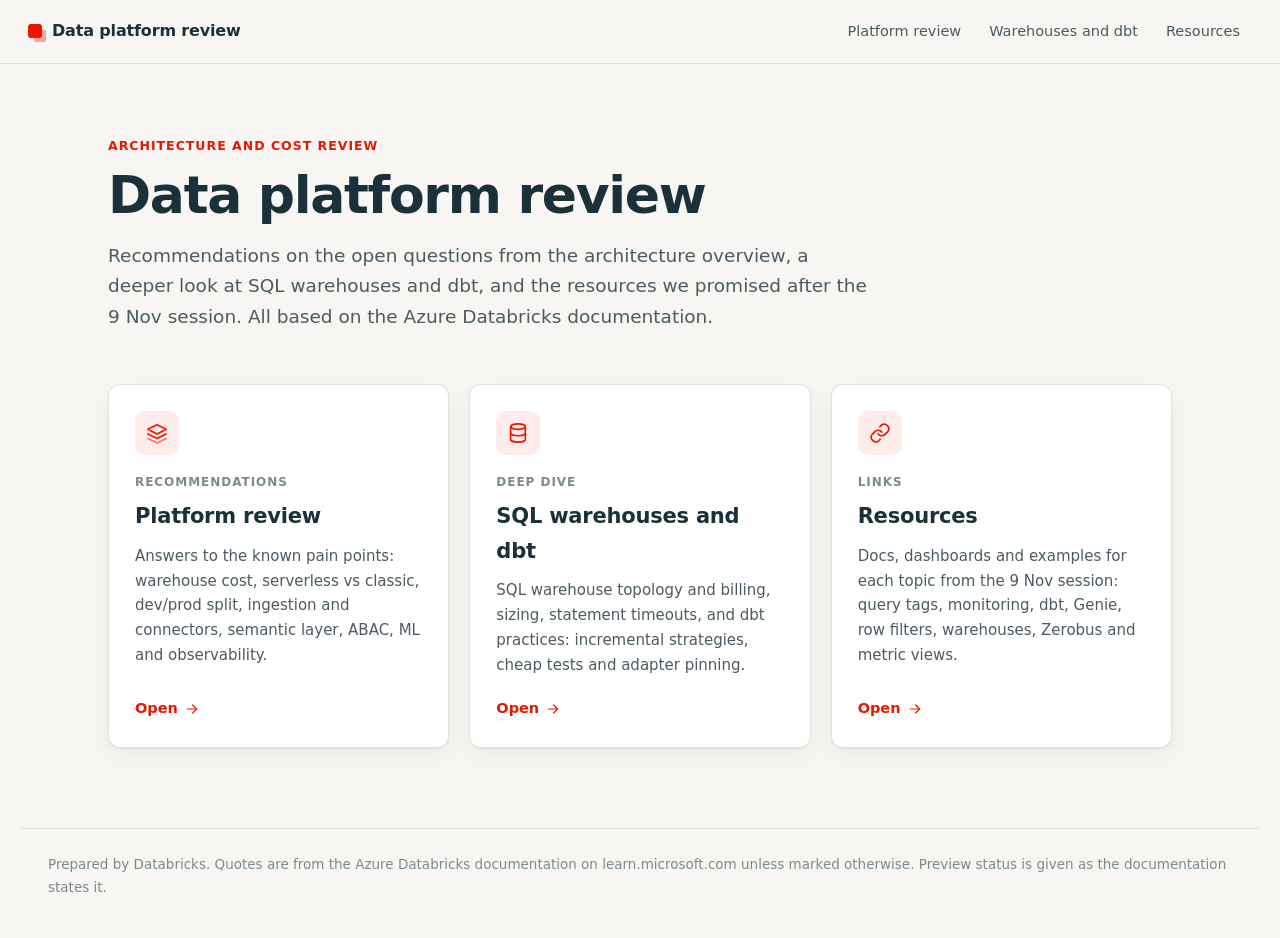
==== docs/index.html @ d20a30e3 "Publish data platform review pages Co-authored-by: Isaac <no-reply@databricks.com>" ====
<!doctype html>
<html lang="en">
<head>
<meta charset="utf-8">
<meta name="viewport" content="width=device-width, initial-scale=1">
<meta name="robots" content="noindex, nofollow">
<title>Data platform review</title>
<link rel="stylesheet" href="style.css">
</head>
<body class="home">
<header class="top">
  <a class="brand" href="index.html"><span class="mark"></span>Data platform review</a>
  <nav class="tabs"><a href="platform-review.html" class="">Platform review</a><a href="warehouse-dbt.html" class="">Warehouses and dbt</a><a href="resources.html" class="">Resources</a></nav>
</header>
<main class="landing">
  <section class="hero">
    <div class="kicker">Architecture and cost review</div>
    <h1>Data platform review</h1>
    <p class="lede">Recommendations on the open questions from the architecture overview, a deeper look at SQL
    warehouses and dbt, and the resources we promised after the 9 Nov session. All based on the Azure Databricks
    documentation.</p>
  </section>
  <section class="cards">
    <a class="card" href="platform-review.html">
      <div class="card-ic"><svg class="ic" viewBox="0 0 24 24" fill="none" stroke="currentColor" stroke-width="1.8" stroke-linecap="round" stroke-linejoin="round" aria-hidden="true"><path d="M12 3 2 8l10 5 10-5-10-5Z"/><path d="m2 13 10 5 10-5"/><path d="m2 18 10 5 10-5" opacity=".55"/></svg></div>
      <div class="card-kicker">Recommendations</div>
      <h2>Platform review</h2>
      <p>Answers to the known pain points: warehouse cost, serverless vs classic, dev/prod split, ingestion and connectors, semantic layer, ABAC, ML and observability.</p>
      <span class="card-go">Open <svg class="ic sm" viewBox="0 0 24 24" fill="none" stroke="currentColor" stroke-width="1.8" stroke-linecap="round" stroke-linejoin="round" aria-hidden="true"><path d="M5 12h14"/><path d="m13 6 6 6-6 6"/></svg></span>
    </a>
    <a class="card" href="warehouse-dbt.html">
      <div class="card-ic"><svg class="ic" viewBox="0 0 24 24" fill="none" stroke="currentColor" stroke-width="1.8" stroke-linecap="round" stroke-linejoin="round" aria-hidden="true"><ellipse cx="12" cy="5" rx="8" ry="3"/><path d="M4 5v14c0 1.7 3.6 3 8 3s8-1.3 8-3V5"/><path d="M4 12c0 1.7 3.6 3 8 3s8-1.3 8-3"/></svg></div>
      <div class="card-kicker">Deep dive</div>
      <h2>SQL warehouses and dbt</h2>
      <p>SQL warehouse topology and billing, sizing, statement timeouts, and dbt practices: incremental strategies, cheap tests and adapter pinning.</p>
      <span class="card-go">Open <svg class="ic sm" viewBox="0 0 24 24" fill="none" stroke="currentColor" stroke-width="1.8" stroke-linecap="round" stroke-linejoin="round" aria-hidden="true"><path d="M5 12h14"/><path d="m13 6 6 6-6 6"/></svg></span>
    </a>
    <a class="card" href="resources.html">
      <div class="card-ic"><svg class="ic" viewBox="0 0 24 24" fill="none" stroke="currentColor" stroke-width="1.8" stroke-linecap="round" stroke-linejoin="round" aria-hidden="true"><path d="M10 13a5 5 0 0 0 7.5.5l3-3a5 5 0 0 0-7-7l-1.7 1.7"/><path d="M14 11a5 5 0 0 0-7.5-.5l-3 3a5 5 0 0 0 7 7l1.7-1.7"/></svg></div>
      <div class="card-kicker">Links</div>
      <h2>Resources</h2>
      <p>Docs, dashboards and examples for each topic from the 9 Nov session: query tags, monitoring, dbt, Genie, row filters, warehouses, Zerobus and metric views.</p>
      <span class="card-go">Open <svg class="ic sm" viewBox="0 0 24 24" fill="none" stroke="currentColor" stroke-width="1.8" stroke-linecap="round" stroke-linejoin="round" aria-hidden="true"><path d="M5 12h14"/><path d="m13 6 6 6-6 6"/></svg></span>
    </a>
  </section>
</main>
<footer class="foot">Prepared by Databricks. Quotes are from the Azure Databricks documentation on learn.microsoft.com
unless marked otherwise. Preview status is given as the documentation states it.</footer>
</body>
</html>
---- docs/style.css ----
:root {
  --bg: #f7f6f3;
  --surface: #ffffff;
  --ink: #1b3139;
  --ink-2: #4a5b62;
  --ink-3: #7b8a90;
  --line: #e4e1da;
  --accent: #eb1600;
  --accent-soft: #fdece9;
  --code-bg: #f1efea;
  --quote-bg: #fbfaf8;
  --shadow: 0 1px 2px rgba(27, 49, 57, .06), 0 8px 24px rgba(27, 49, 57, .06);
  --radius: 12px;
  --sans: "Inter", ui-sans-serif, system-ui, -apple-system, "Segoe UI", Roboto, "Helvetica Neue", Arial, sans-serif;
  --mono: ui-monospace, "SF Mono", "JetBrains Mono", Menlo, Consolas, monospace;
}

@media (prefers-color-scheme: dark) {
  :root {
    --bg: #0f1a1e;
    --surface: #152328;
    --ink: #e8eef0;
    --ink-2: #b4c2c7;
    --ink-3: #849499;
    --line: #26383e;
    --accent: #ff5f46;
    --accent-soft: #2a1d1b;
    --code-bg: #1c2d33;
    --quote-bg: #182a30;
    --shadow: 0 1px 2px rgba(0, 0, 0, .3), 0 8px 24px rgba(0, 0, 0, .25);
  }
}

* { box-sizing: border-box; }
html { scroll-behavior: smooth; scroll-padding-top: 84px; }
body {
  margin: 0;
  background: var(--bg);
  color: var(--ink);
  font: 16px/1.65 var(--sans);
  -webkit-font-smoothing: antialiased;
}

a { color: var(--accent); text-decoration-thickness: 1px; text-underline-offset: 3px; }
a:hover { text-decoration-thickness: 2px; }

.ic { width: 22px; height: 22px; flex: none; }
.ic.sm { width: 16px; height: 16px; }

/* Top bar */
.top {
  position: sticky; top: 0; z-index: 10;
  display: flex; align-items: center; gap: 24px;
  height: 64px; padding: 0 28px;
  background: color-mix(in srgb, var(--bg) 86%, transparent);
  backdrop-filter: saturate(1.4) blur(10px);
  border-bottom: 1px solid var(--line);
}
.brand {
  display: flex; align-items: center; gap: 10px;
  font-weight: 650; letter-spacing: -.01em; color: var(--ink); text-decoration: none; white-space: nowrap;
}
.mark {
  width: 14px; height: 14px; border-radius: 3px; background: var(--accent);
  box-shadow: 5px 5px 0 -1px color-mix(in srgb, var(--accent) 35%, transparent);
}
.tabs { display: flex; gap: 4px; margin-left: auto; overflow-x: auto; }
.tabs a {
  padding: 7px 12px; border-radius: 8px; white-space: nowrap;
  color: var(--ink-2); text-decoration: none; font-size: 14.5px; font-weight: 500;
}
.tabs a:hover { background: var(--surface); color: var(--ink); }
.tabs a.on { background: var(--surface); color: var(--ink); box-shadow: inset 0 0 0 1px var(--line); }

.kicker {
  font-size: 12.5px; font-weight: 650; letter-spacing: .08em; text-transform: uppercase; color: var(--accent);
}

/* Landing */
.landing { max-width: 1120px; margin: 0 auto; padding: 72px 28px 40px; }
.hero { max-width: 760px; }
.hero h1 { font-size: clamp(34px, 5vw, 52px); line-height: 1.08; letter-spacing: -.025em; margin: 10px 0 18px; }
.lede { font-size: 18.5px; color: var(--ink-2); margin: 0; }
.cards { display: grid; grid-template-columns: repeat(auto-fit, minmax(290px, 1fr)); gap: 20px; margin-top: 52px; }
.card {
  display: flex; flex-direction: column; gap: 6px;
  padding: 26px; border-radius: var(--radius);
  background: var(--surface); border: 1px solid var(--line); box-shadow: var(--shadow);
  color: var(--ink); text-decoration: none;
  transition: transform .18s ease, border-color .18s ease;
}
.card:hover { transform: translateY(-3px); border-color: color-mix(in srgb, var(--accent) 45%, var(--line)); }
.card-ic {
  display: grid; place-items: center; width: 44px; height: 44px; margin-bottom: 12px;
  border-radius: 10px; background: var(--accent-soft); color: var(--accent);
}
.card-kicker { font-size: 12px; font-weight: 650; letter-spacing: .08em; text-transform: uppercase; color: var(--ink-3); }
.card h2 { margin: 0; font-size: 21px; letter-spacing: -.01em; }
.card p { margin: 4px 0 14px; color: var(--ink-2); font-size: 15px; }
.card-go { margin-top: auto; display: inline-flex; align-items: center; gap: 6px; color: var(--accent); font-weight: 600; font-size: 14.5px; }

/* Document pages */
.layout {
  display: grid; grid-template-columns: 280px minmax(0, 1fr);
  gap: 48px; max-width: 1240px; margin: 0 auto; padding: 0 28px;
}
.side { border-right: 1px solid var(--line); }
.side-inner { position: sticky; top: 64px; max-height: calc(100vh - 64px); overflow-y: auto; padding: 36px 20px 36px 0; }
.side-label { font-size: 12px; font-weight: 650; letter-spacing: .08em; text-transform: uppercase; color: var(--ink-3); margin-bottom: 12px; }
.toc { list-style: none; margin: 0; padding: 0; }
.toc li a {
  display: block; padding: 6px 10px; border-radius: 6px; border-left: 2px solid transparent;
  color: var(--ink-2); text-decoration: none; font-size: 14px; line-height: 1.4;
}
.toc li a:hover { background: var(--surface); color: var(--ink); }
.toc li.sub a { padding-left: 24px; font-size: 13.5px; color: var(--ink-3); }

.doc { max-width: 860px; padding: 44px 0 40px; min-width: 0; }
.doc h1 { font-size: clamp(30px, 4vw, 40px); line-height: 1.15; letter-spacing: -.02em; margin: 8px 0 22px; }
.doc h2 {
  font-size: 25px; line-height: 1.25; letter-spacing: -.015em;
  margin: 56px 0 14px; padding-top: 22px; border-top: 1px solid var(--line);
}
.doc h3 { font-size: 19px; margin: 34px 0 10px; letter-spacing: -.01em; }
.doc p, .doc li { color: var(--ink); }
.doc > p:first-of-type { font-size: 17.5px; color: var(--ink-2); }
.doc hr { border: 0; height: 1px; background: var(--line); margin: 36px 0; }
.doc ul, .doc ol { padding-left: 22px; }
.doc li { margin: 6px 0; }
.doc li::marker { color: var(--ink-3); }
.doc strong { font-weight: 650; }

.doc code {
  font: .88em/1.4 var(--mono); background: var(--code-bg); padding: .12em .4em; border-radius: 5px;
}
.doc pre {
  background: var(--code-bg); border: 1px solid var(--line); border-radius: 10px;
  padding: 14px 16px; overflow-x: auto; margin: 12px 0;
}
.doc pre code { background: none; padding: 0; font-size: 13.5px; line-height: 1.55; white-space: pre-wrap; overflow-wrap: anywhere; }

.doc blockquote {
  margin: 14px 0; padding: 12px 18px;
  background: var(--quote-bg); border: 1px solid var(--line); border-left: 3px solid var(--accent);
  border-radius: 0 10px 10px 0; color: var(--ink-2); font-size: 15px;
}
.doc blockquote p { margin: 6px 0; color: var(--ink-2); }

.table-wrap {
  overflow-x: auto; margin: 16px 0 20px;
  border: 1px solid var(--line); border-radius: 10px; background: var(--surface);
}
.doc table { border-collapse: collapse; width: 100%; font-size: 14.5px; }
.doc th, .doc td { text-align: left; vertical-align: top; padding: 10px 14px; border-bottom: 1px solid var(--line); }
.doc th { font-weight: 650; background: var(--code-bg); white-space: nowrap; }
.doc tr:last-child td { border-bottom: 0; }
.doc td strong:only-child { color: var(--accent); font-size: 12.5px; letter-spacing: .06em; text-transform: uppercase; }

.doc a[target="_blank"]::after {
  content: ""; display: inline-block; width: .7em; height: .7em; margin-left: .2em;
  background: currentColor; opacity: .6;
  -webkit-mask: url("data:image/svg+xml,%3Csvg xmlns='http://www.w3.org/2000/svg' viewBox='0 0 24 24' fill='none' stroke='black' stroke-width='2.4' stroke-linecap='round' stroke-linejoin='round'%3E%3Cpath d='M14 4h6v6'/%3E%3Cpath d='M10 14 20 4'/%3E%3Cpath d='M19 14v5a1 1 0 0 1-1 1H5a1 1 0 0 1-1-1V6a1 1 0 0 1 1-1h5'/%3E%3C/svg%3E") center / contain no-repeat;
          mask: url("data:image/svg+xml,%3Csvg xmlns='http://www.w3.org/2000/svg' viewBox='0 0 24 24' fill='none' stroke='black' stroke-width='2.4' stroke-linecap='round' stroke-linejoin='round'%3E%3Cpath d='M14 4h6v6'/%3E%3Cpath d='M10 14 20 4'/%3E%3Cpath d='M19 14v5a1 1 0 0 1-1 1H5a1 1 0 0 1-1-1V6a1 1 0 0 1 1-1h5'/%3E%3C/svg%3E") center / contain no-repeat;
}

.foot {
  max-width: 1240px; margin: 40px auto 0; padding: 24px 28px 40px;
  border-top: 1px solid var(--line); color: var(--ink-3); font-size: 13.5px;
}

@media (max-width: 900px) {
  .layout { grid-template-columns: 1fr; gap: 0; }
  .side { border-right: 0; border-bottom: 1px solid var(--line); }
  .side-inner { position: static; max-height: none; padding: 20px 0; }
  .top { gap: 12px; padding: 0 16px; }
  .brand { font-size: 15px; }
  .landing { padding-top: 48px; }
}

@media print {
  .top, .side { display: none; }
  .layout { display: block; }
  .doc a[target="_blank"]::after { display: none; }
}
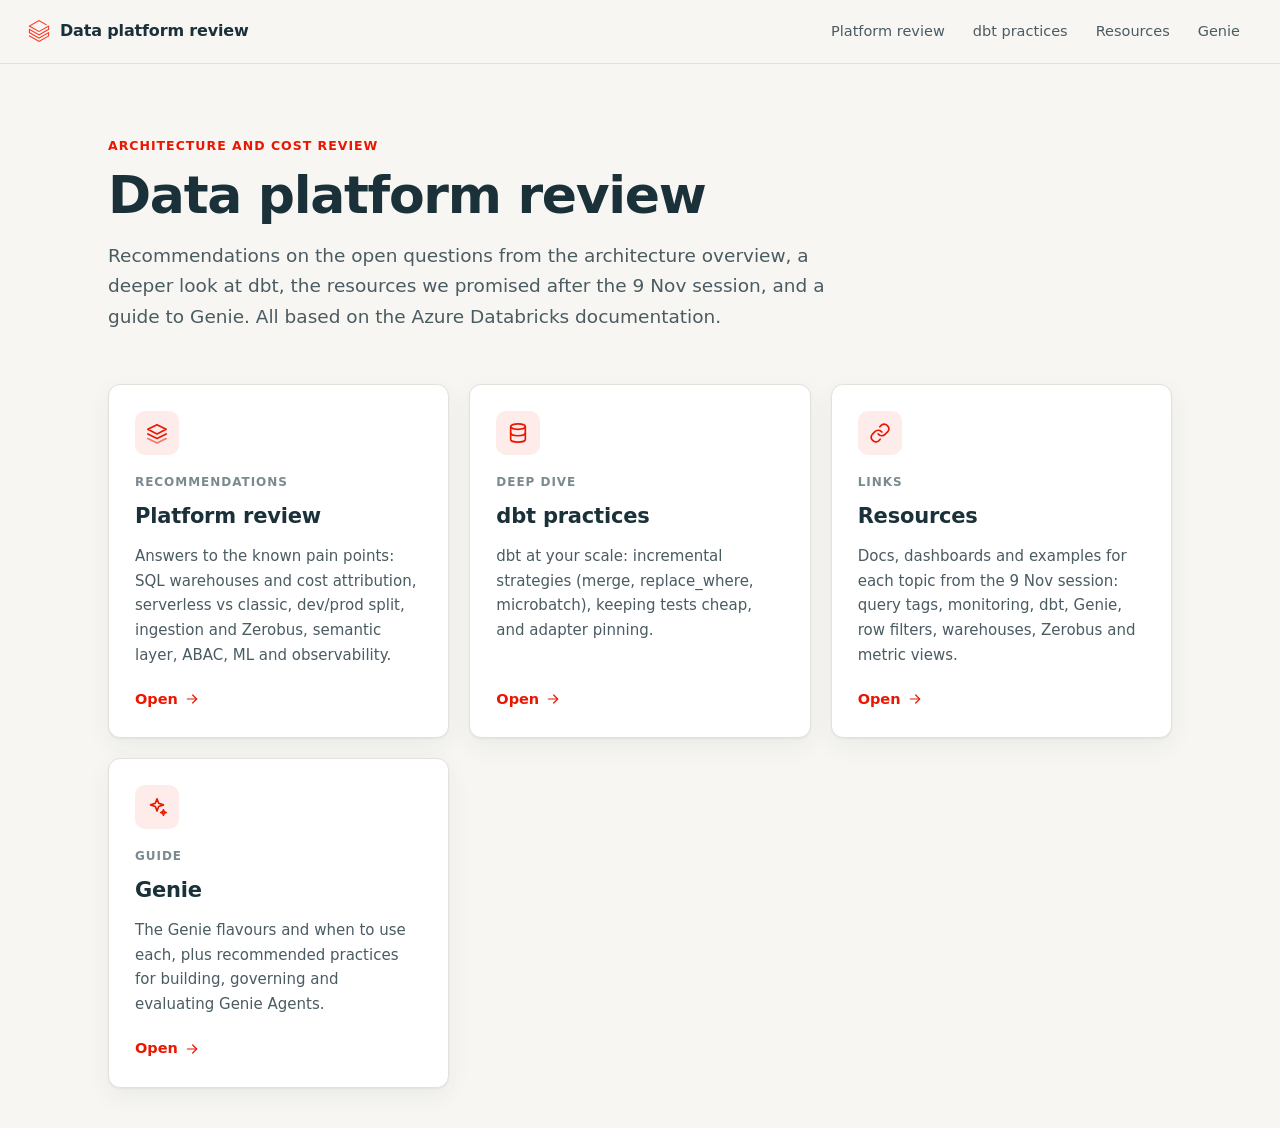
==== commit 41e42823: "Genie tab with semantic layer; update SQL warehouse, dbt CLI, cost attribution and Zerobus sections" ====
--- a/docs/index.html
+++ b/docs/index.html
@@ -9,15 +9,15 @@
 </head>
 <body class="home">
 <header class="top">
-  <a class="brand" href="index.html"><span class="mark"></span>Data platform review</a>
-  <nav class="tabs"><a href="platform-review.html" class="">Platform review</a><a href="warehouse-dbt.html" class="">Warehouses and dbt</a><a href="resources.html" class="">Resources</a></nav>
+  <a class="brand" href="index.html"><svg class="mark" viewBox="0 0 24 24" role="img" aria-label="Databricks"><path fill="#FF3621" d="M.95 14.184L12 20.403l9.919-5.55v2.21L12 22.662l-10.484-5.96-.565.308v.77L12 24l11.05-6.218v-4.317l-.515-.309L12 19.118l-9.867-5.653v-2.21L12 16.805l11.05-6.218V6.32l-.565-.308L12 11.974 2.647 6.681 12 1.388l7.76 4.368.668-.411v-.566L12 0 .95 6.27v.72L12 13.207l9.919-5.55v2.26L12 15.52 1.516 9.56l-.565.308Z"/></svg>Data platform review</a>
+  <nav class="tabs"><a href="platform-review.html" class="">Platform review</a><a href="warehouse-dbt.html" class="">dbt practices</a><a href="resources.html" class="">Resources</a><a href="genie.html" class="">Genie</a></nav>
 </header>
 <main class="landing">
   <section class="hero">
     <div class="kicker">Architecture and cost review</div>
     <h1>Data platform review</h1>
-    <p class="lede">Recommendations on the open questions from the architecture overview, a deeper look at SQL
-    warehouses and dbt, and the resources we promised after the 9 Nov session. All based on the Azure Databricks
+    <p class="lede">Recommendations on the open questions from the architecture overview, a deeper look at dbt,
+    the resources we promised after the 9 Nov session, and a guide to Genie. All based on the Azure Databricks
     documentation.</p>
   </section>
   <section class="cards">
@@ -25,14 +25,14 @@
       <div class="card-ic"><svg class="ic" viewBox="0 0 24 24" fill="none" stroke="currentColor" stroke-width="1.8" stroke-linecap="round" stroke-linejoin="round" aria-hidden="true"><path d="M12 3 2 8l10 5 10-5-10-5Z"/><path d="m2 13 10 5 10-5"/><path d="m2 18 10 5 10-5" opacity=".55"/></svg></div>
       <div class="card-kicker">Recommendations</div>
       <h2>Platform review</h2>
-      <p>Answers to the known pain points: warehouse cost, serverless vs classic, dev/prod split, ingestion and connectors, semantic layer, ABAC, ML and observability.</p>
+      <p>Answers to the known pain points: SQL warehouses and cost attribution, serverless vs classic, dev/prod split, ingestion and Zerobus, semantic layer, ABAC, ML and observability.</p>
       <span class="card-go">Open <svg class="ic sm" viewBox="0 0 24 24" fill="none" stroke="currentColor" stroke-width="1.8" stroke-linecap="round" stroke-linejoin="round" aria-hidden="true"><path d="M5 12h14"/><path d="m13 6 6 6-6 6"/></svg></span>
     </a>
     <a class="card" href="warehouse-dbt.html">
       <div class="card-ic"><svg class="ic" viewBox="0 0 24 24" fill="none" stroke="currentColor" stroke-width="1.8" stroke-linecap="round" stroke-linejoin="round" aria-hidden="true"><ellipse cx="12" cy="5" rx="8" ry="3"/><path d="M4 5v14c0 1.7 3.6 3 8 3s8-1.3 8-3V5"/><path d="M4 12c0 1.7 3.6 3 8 3s8-1.3 8-3"/></svg></div>
       <div class="card-kicker">Deep dive</div>
-      <h2>SQL warehouses and dbt</h2>
-      <p>SQL warehouse topology and billing, sizing, statement timeouts, and dbt practices: incremental strategies, cheap tests and adapter pinning.</p>
+      <h2>dbt practices</h2>
+      <p>dbt at your scale: incremental strategies (merge, replace_where, microbatch), keeping tests cheap, and adapter pinning.</p>
       <span class="card-go">Open <svg class="ic sm" viewBox="0 0 24 24" fill="none" stroke="currentColor" stroke-width="1.8" stroke-linecap="round" stroke-linejoin="round" aria-hidden="true"><path d="M5 12h14"/><path d="m13 6 6 6-6 6"/></svg></span>
     </a>
     <a class="card" href="resources.html">
@@ -42,9 +42,14 @@
       <p>Docs, dashboards and examples for each topic from the 9 Nov session: query tags, monitoring, dbt, Genie, row filters, warehouses, Zerobus and metric views.</p>
       <span class="card-go">Open <svg class="ic sm" viewBox="0 0 24 24" fill="none" stroke="currentColor" stroke-width="1.8" stroke-linecap="round" stroke-linejoin="round" aria-hidden="true"><path d="M5 12h14"/><path d="m13 6 6 6-6 6"/></svg></span>
     </a>
+    <a class="card" href="genie.html">
+      <div class="card-ic"><svg class="ic" viewBox="0 0 24 24" fill="none" stroke="currentColor" stroke-width="1.8" stroke-linecap="round" stroke-linejoin="round" aria-hidden="true"><path d="M12 3l1.8 4.9L19 9.7l-5.2 1.8L12 16.4l-1.8-4.9L5 9.7l5.2-1.8Z"/><path d="M19 15l.8 2.2L22 18l-2.2.8L19 21l-.8-2.2L16 18l2.2-.8Z"/></svg></div>
+      <div class="card-kicker">Guide</div>
+      <h2>Genie</h2>
+      <p>The Genie flavours and when to use each, plus recommended practices for building, governing and evaluating Genie Agents.</p>
+      <span class="card-go">Open <svg class="ic sm" viewBox="0 0 24 24" fill="none" stroke="currentColor" stroke-width="1.8" stroke-linecap="round" stroke-linejoin="round" aria-hidden="true"><path d="M5 12h14"/><path d="m13 6 6 6-6 6"/></svg></span>
+    </a>
   </section>
 </main>
-<footer class="foot">Prepared by Databricks. Quotes are from the Azure Databricks documentation on learn.microsoft.com
-unless marked otherwise. Preview status is given as the documentation states it.</footer>
 </body>
 </html>
--- a/docs/style.css
+++ b/docs/style.css
@@ -60,10 +60,7 @@
   display: flex; align-items: center; gap: 10px;
   font-weight: 650; letter-spacing: -.01em; color: var(--ink); text-decoration: none; white-space: nowrap;
 }
-.mark {
-  width: 14px; height: 14px; border-radius: 3px; background: var(--accent);
-  box-shadow: 5px 5px 0 -1px color-mix(in srgb, var(--accent) 35%, transparent);
-}
+.mark { width: 22px; height: 22px; display: block; flex: none; }
 .tabs { display: flex; gap: 4px; margin-left: auto; overflow-x: auto; }
 .tabs a {
   padding: 7px 12px; border-radius: 8px; white-space: nowrap;
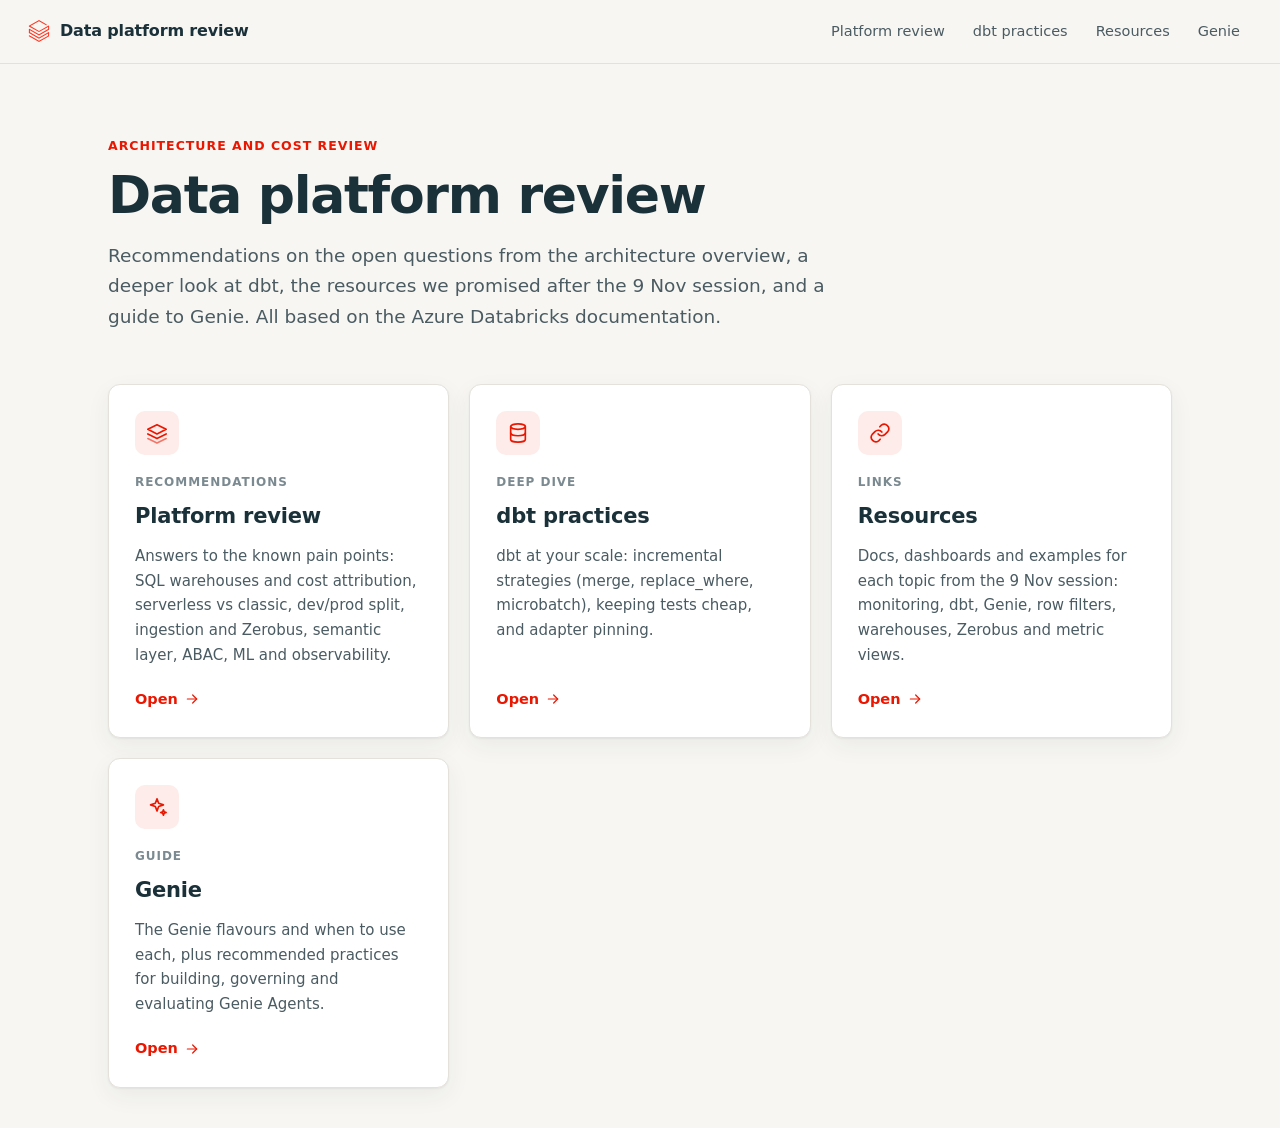
==== commit 6a8a42a2: "Move monitoring dashboards into 1d; drop query tags from Resources Co-authored-by: Isaac <no-reply@d" ====
--- a/docs/index.html
+++ b/docs/index.html
@@ -39,7 +39,7 @@
       <div class="card-ic"><svg class="ic" viewBox="0 0 24 24" fill="none" stroke="currentColor" stroke-width="1.8" stroke-linecap="round" stroke-linejoin="round" aria-hidden="true"><path d="M10 13a5 5 0 0 0 7.5.5l3-3a5 5 0 0 0-7-7l-1.7 1.7"/><path d="M14 11a5 5 0 0 0-7.5-.5l-3 3a5 5 0 0 0 7 7l1.7-1.7"/></svg></div>
       <div class="card-kicker">Links</div>
       <h2>Resources</h2>
-      <p>Docs, dashboards and examples for each topic from the 9 Nov session: query tags, monitoring, dbt, Genie, row filters, warehouses, Zerobus and metric views.</p>
+      <p>Docs, dashboards and examples for each topic from the 9 Nov session: monitoring, dbt, Genie, row filters, warehouses, Zerobus and metric views.</p>
       <span class="card-go">Open <svg class="ic sm" viewBox="0 0 24 24" fill="none" stroke="currentColor" stroke-width="1.8" stroke-linecap="round" stroke-linejoin="round" aria-hidden="true"><path d="M5 12h14"/><path d="m13 6 6 6-6 6"/></svg></span>
     </a>
     <a class="card" href="genie.html">
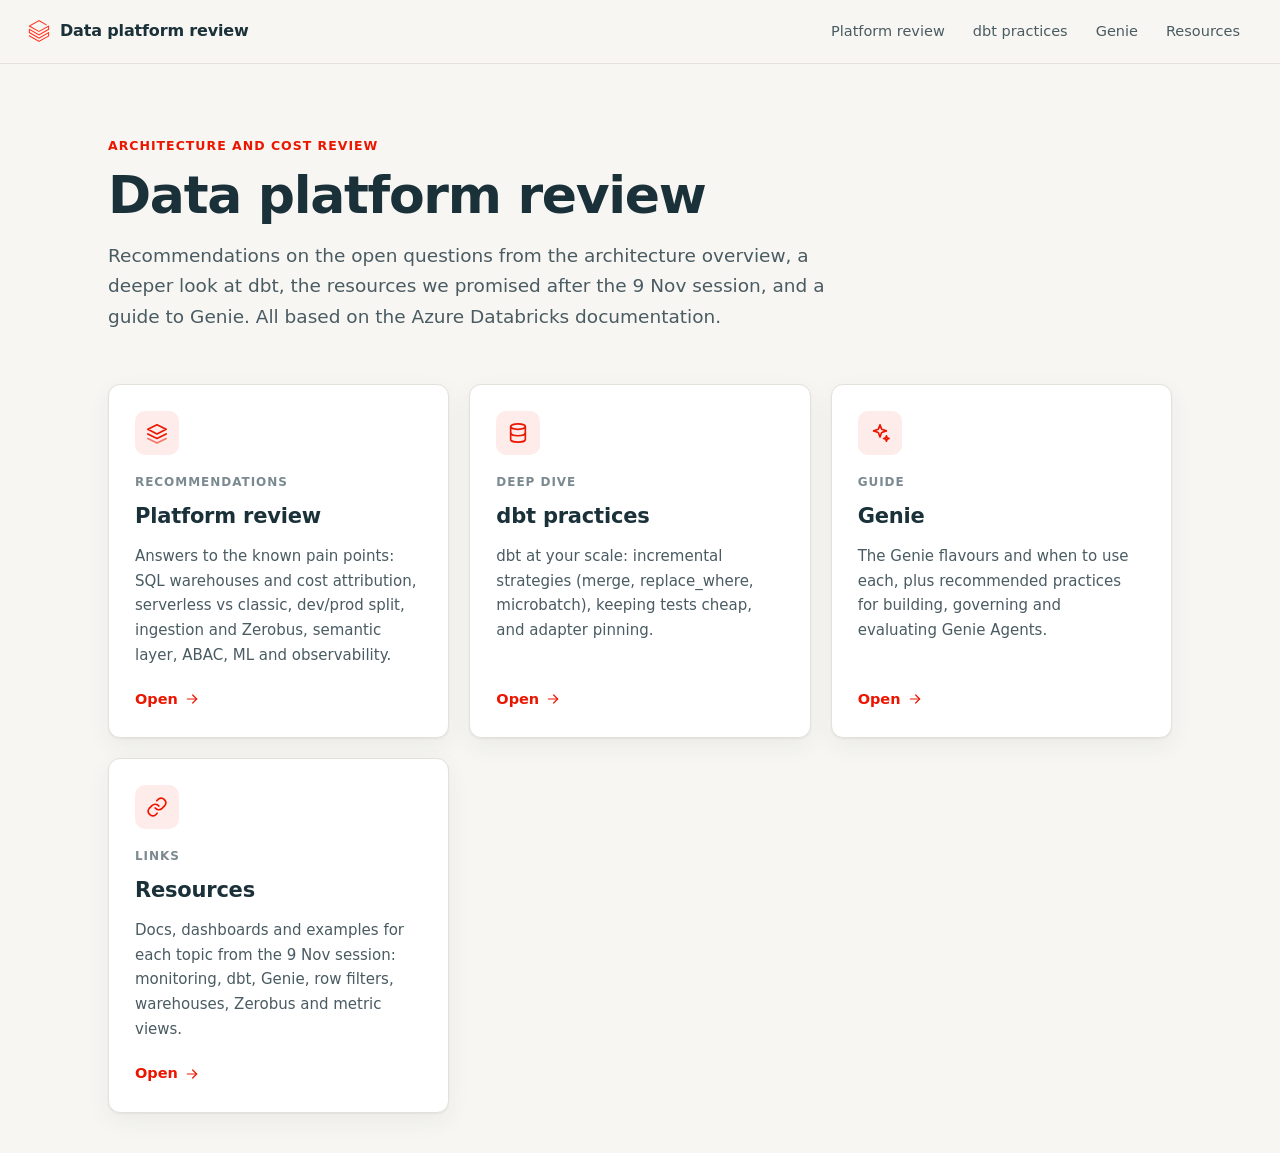
==== commit f522c48b: "Order tabs and tiles: Genie before Resources Co-authored-by: Isaac <no-reply@databricks.com>" ====
--- a/docs/index.html
+++ b/docs/index.html
@@ -10,7 +10,7 @@
 <body class="home">
 <header class="top">
   <a class="brand" href="index.html"><svg class="mark" viewBox="0 0 24 24" role="img" aria-label="Databricks"><path fill="#FF3621" d="M.95 14.184L12 20.403l9.919-5.55v2.21L12 22.662l-10.484-5.96-.565.308v.77L12 24l11.05-6.218v-4.317l-.515-.309L12 19.118l-9.867-5.653v-2.21L12 16.805l11.05-6.218V6.32l-.565-.308L12 11.974 2.647 6.681 12 1.388l7.76 4.368.668-.411v-.566L12 0 .95 6.27v.72L12 13.207l9.919-5.55v2.26L12 15.52 1.516 9.56l-.565.308Z"/></svg>Data platform review</a>
-  <nav class="tabs"><a href="platform-review.html" class="">Platform review</a><a href="warehouse-dbt.html" class="">dbt practices</a><a href="resources.html" class="">Resources</a><a href="genie.html" class="">Genie</a></nav>
+  <nav class="tabs"><a href="platform-review.html" class="">Platform review</a><a href="warehouse-dbt.html" class="">dbt practices</a><a href="genie.html" class="">Genie</a><a href="resources.html" class="">Resources</a></nav>
 </header>
 <main class="landing">
   <section class="hero">
@@ -35,6 +35,13 @@
       <p>dbt at your scale: incremental strategies (merge, replace_where, microbatch), keeping tests cheap, and adapter pinning.</p>
       <span class="card-go">Open <svg class="ic sm" viewBox="0 0 24 24" fill="none" stroke="currentColor" stroke-width="1.8" stroke-linecap="round" stroke-linejoin="round" aria-hidden="true"><path d="M5 12h14"/><path d="m13 6 6 6-6 6"/></svg></span>
     </a>
+    <a class="card" href="genie.html">
+      <div class="card-ic"><svg class="ic" viewBox="0 0 24 24" fill="none" stroke="currentColor" stroke-width="1.8" stroke-linecap="round" stroke-linejoin="round" aria-hidden="true"><path d="M12 3l1.8 4.9L19 9.7l-5.2 1.8L12 16.4l-1.8-4.9L5 9.7l5.2-1.8Z"/><path d="M19 15l.8 2.2L22 18l-2.2.8L19 21l-.8-2.2L16 18l2.2-.8Z"/></svg></div>
+      <div class="card-kicker">Guide</div>
+      <h2>Genie</h2>
+      <p>The Genie flavours and when to use each, plus recommended practices for building, governing and evaluating Genie Agents.</p>
+      <span class="card-go">Open <svg class="ic sm" viewBox="0 0 24 24" fill="none" stroke="currentColor" stroke-width="1.8" stroke-linecap="round" stroke-linejoin="round" aria-hidden="true"><path d="M5 12h14"/><path d="m13 6 6 6-6 6"/></svg></span>
+    </a>
     <a class="card" href="resources.html">
       <div class="card-ic"><svg class="ic" viewBox="0 0 24 24" fill="none" stroke="currentColor" stroke-width="1.8" stroke-linecap="round" stroke-linejoin="round" aria-hidden="true"><path d="M10 13a5 5 0 0 0 7.5.5l3-3a5 5 0 0 0-7-7l-1.7 1.7"/><path d="M14 11a5 5 0 0 0-7.5-.5l-3 3a5 5 0 0 0 7 7l1.7-1.7"/></svg></div>
       <div class="card-kicker">Links</div>
@@ -42,13 +49,6 @@
       <p>Docs, dashboards and examples for each topic from the 9 Nov session: monitoring, dbt, Genie, row filters, warehouses, Zerobus and metric views.</p>
       <span class="card-go">Open <svg class="ic sm" viewBox="0 0 24 24" fill="none" stroke="currentColor" stroke-width="1.8" stroke-linecap="round" stroke-linejoin="round" aria-hidden="true"><path d="M5 12h14"/><path d="m13 6 6 6-6 6"/></svg></span>
     </a>
-    <a class="card" href="genie.html">
-      <div class="card-ic"><svg class="ic" viewBox="0 0 24 24" fill="none" stroke="currentColor" stroke-width="1.8" stroke-linecap="round" stroke-linejoin="round" aria-hidden="true"><path d="M12 3l1.8 4.9L19 9.7l-5.2 1.8L12 16.4l-1.8-4.9L5 9.7l5.2-1.8Z"/><path d="M19 15l.8 2.2L22 18l-2.2.8L19 21l-.8-2.2L16 18l2.2-.8Z"/></svg></div>
-      <div class="card-kicker">Guide</div>
-      <h2>Genie</h2>
-      <p>The Genie flavours and when to use each, plus recommended practices for building, governing and evaluating Genie Agents.</p>
-      <span class="card-go">Open <svg class="ic sm" viewBox="0 0 24 24" fill="none" stroke="currentColor" stroke-width="1.8" stroke-linecap="round" stroke-linejoin="round" aria-hidden="true"><path d="M5 12h14"/><path d="m13 6 6 6-6 6"/></svg></span>
-    </a>
   </section>
 </main>
 </body>
